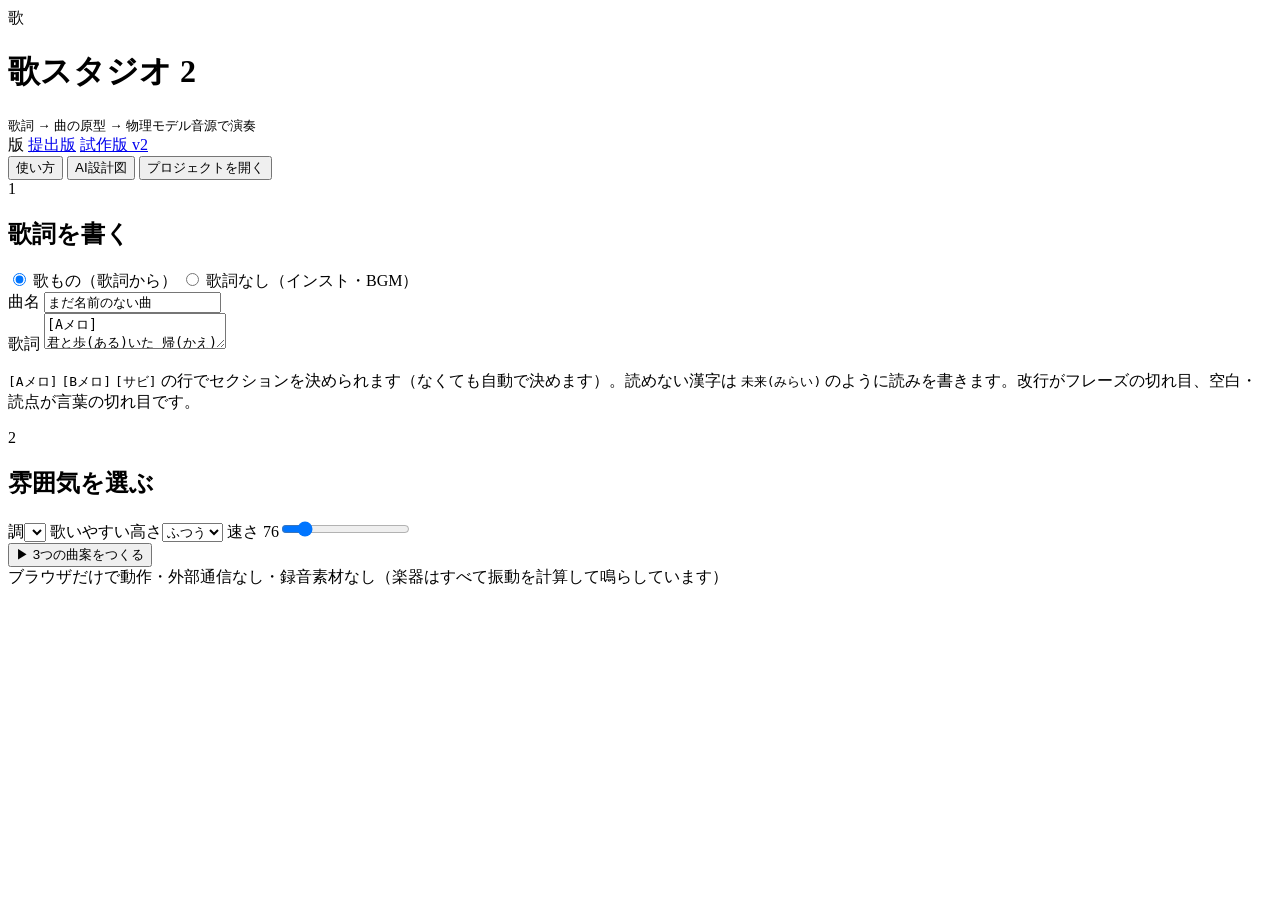
==== v2/index.html @ 7416ddd2 "Add files via upload" ====
<!DOCTYPE html>
<html lang="ja">
<head>
<meta charset="UTF-8">
<meta name="viewport" content="width=device-width, initial-scale=1.0">
<meta name="theme-color" content="#17130f">
<title>歌スタジオ 2 — 歌詞から曲をつくる</title>
<link rel="stylesheet" href="css/app.css">
</head>
<body>
<div class="wrap">
  <header class="top">
    <div class="brand"><span class="mark">歌</span><div><h1>歌スタジオ 2</h1><small>歌詞 → 曲の原型 → 物理モデル音源で演奏</small></div></div>
    <nav class="edition-switch" aria-label="版の切り替え">
      <span class="edition-label">版</span>
      <a href="../index.html?ed=zen" title="コンテストに応募した版に切り替えます">提出版</a>
      <a aria-current="page" href="index.html">試作版 v2</a>
    </nav>
    <div class="top-actions">
      <button class="ghost" id="helpBtn">使い方</button>
      <button class="ghost ai" id="bpBtn">AI設計図</button>
      <button class="ghost" id="openBtn">プロジェクトを開く</button>
      <input type="file" id="openFile" accept=".json,application/json" hidden>
    </div>
  </header>

  <div class="setup">
    <section class="panel" aria-labelledby="h1">
      <div class="step"><span>1</span><h2 id="h1">歌詞を書く</h2></div>
      <div class="mode" role="radiogroup" aria-label="曲の種類">
        <label><input type="radio" name="mode" value="song" checked> 歌もの（歌詞から）</label>
        <label><input type="radio" name="mode" value="inst"> 歌詞なし（インスト・BGM）</label>
      </div>
      <label class="lbl" for="title">曲名</label>
      <input id="title" class="title-in" value="まだ名前のない曲" maxlength="60">
      <div id="instBox" class="inst-box" hidden>
        <label class="lbl">長さ<select id="lengthSel"><option value="short">短め（約30秒・Aメロ→サビ）</option><option value="medium" selected>ふつう（約1分・A→B→サビ）</option><option value="long">長め（約2分・A→B→サビ→A→サビ）</option></select></label>
        <p class="hint">歌詞の代わりに、フレーズの長さと区切りを自動で決めてメロディを作ります。メロディは「メロディ」の楽器が演奏します。</p>
      </div>
      <div id="lyricBox">
      <label class="lbl" for="lyrics">歌詞</label>
      <textarea id="lyrics" spellcheck="false">[Aメロ]
君と歩(ある)いた 帰(かえ)り道(みち)
空がすこしだけ とおかった
[Bメロ]
言葉にできない 気持ちが
ゆっくりふくらんで
[サビ]
手をのばしても とどかない
それでも明日(あした)を 信(しん)じてる
いつかまた 会えるように
この歌を うたうよ</textarea>
      <p class="hint"><code>[Aメロ]</code> <code>[Bメロ]</code> <code>[サビ]</code> の行でセクションを決められます（なくても自動で決めます）。読めない漢字は <code>未来(みらい)</code> のように読みを書きます。改行がフレーズの切れ目、空白・読点が言葉の切れ目です。</p>
      <p class="warn" id="warn" hidden></p>
      </div>
    </section>

    <section class="panel" aria-labelledby="h2">
      <div class="step"><span>2</span><h2 id="h2">雰囲気を選ぶ</h2></div>
      <div class="moods" id="moods"></div>
      <div class="row3">
        <label class="lbl">調<select id="keySel"></select></label>
        <label class="lbl">歌いやすい高さ<select id="rangeSel"><option value="low">低め</option><option value="mid" selected>ふつう</option><option value="high">高め</option></select></label>
        <label class="lbl">速さ <output id="bpmOut">76</output><input type="range" id="bpm" min="60" max="170" step="1" value="76"></label>
      </div>
      <button class="primary big" id="makeBtn">▶ 3つの曲案をつくる</button>
    </section>
  </div>

  <section class="panel studio" id="studio" hidden aria-labelledby="h3">
    <div class="studio-head">
      <div class="step"><span>3</span><h2 id="h3"><span id="songName">曲</span></h2></div>
      <div class="transport">
        <button class="primary" id="playBtn" aria-pressed="false">▶ 再生</button>
        <span class="pos" id="pos">0:00</span>
        <span class="status" id="status">準備中…</span>
      </div>
    </div>
    <div class="cands" id="cands"></div>
    <div class="roll-wrap" id="rollWrap"><canvas id="roll" aria-label="曲の構成・コード・メロディ。クリックした小節から再生"></canvas></div>
    <div class="edit-bar" id="editBar" hidden>
      <span class="edit-target" id="editTarget"></span>
      <div class="btns">
        <button class="ghost" id="editOctDown">−1オクターブ</button>
        <button class="ghost" id="editDown">少し低く</button>
        <button class="ghost" id="editUp">少し高く</button>
        <button class="ghost" id="editOctUp">＋1オクターブ</button>
        <button class="ghost" id="editUndo">元に戻す</button>
        <button class="ghost" id="editClear" hidden>選択をはずす</button>
      </div>
    </div>
    <p class="hint">音符を上下にドラッグすると高さを直せます（調の音に合わせます）。選んだ音は ↑↓ キー（Shift で1オクターブ）、←→ で隣の音へ。音符以外をクリックすると、その小節から再生します。</p>

    <div class="adjust">
      <div class="sub">
        <h3><span class="n">4</span>楽器とノリ <small class="for-cand" id="forCand"></small><button class="ghost reroll" id="rerollBtn" title="この案の楽器を、別の組み合わせに入れ替えます">🎲 別の編成</button></h3>
        <div class="grid2">
          <label class="lbl">メロディ<select id="insMelody"></select></label>
          <label class="lbl">ベース<select id="insBass"></select></label>
          <label class="lbl">ドラム<select id="insKit"></select></label>
          <label class="lbl">ノリ<select id="grooveSel"></select></label>
          <div class="lbl">キー<div class="btns"><button class="ghost" id="keyDown">♭ 半音下げる</button><button class="ghost" id="keyUp">♯ 半音上げる</button></div></div>
        </div>
        <div class="layers">
          <div class="layers-head"><span>和音の楽器（重ねられます）</span><span class="btns"><button class="ghost" id="rerollLayers" title="和音の楽器だけを別の組み合わせに入れ替えます（歌メロ・ベース・ドラムはそのまま）">🎲 和音だけ入れ替え</button><button class="ghost" id="addLayer" title="雰囲気に合う楽器を1つ足します">＋ 楽器を足す</button></span></div>
          <div id="layerList"></div>
        </div>
        <p class="hint" id="arrNote"></p>
      </div>
      <div class="sub">
        <h3>音量</h3>
        <div class="mixer" id="mixer"></div>
      </div>
      <div class="sub">
        <h3><span class="n">5</span>保存</h3>
        <div class="btns wrap-btns">
          <button class="ghost" id="saveMidi">MIDI</button>
          <button class="ghost" id="saveXml">MusicXML（歌詞つきメロディ）</button>
          <button class="ghost" id="saveWav">WAV</button>
          <button class="ghost" id="saveProj">プロジェクト</button>
        </div>
        <p class="hint">MIDIは全パート（歌詞つき）。MusicXMLはNEUTRINOなどの歌声合成へ。WAVは物理モデル音源でそのまま書き出します。</p>
      </div>
    </div>
  </section>

  <footer>ブラウザだけで動作・外部通信なし・録音素材なし（楽器はすべて振動を計算して鳴らしています）</footer>
</div>

<dialog id="help" aria-labelledby="helpH">
  <h2 id="helpH">使い方</h2>
  <ol>
    <li><b>歌詞を書く</b> — 改行ごとに歌のフレーズ。<code>[サビ]</code> などでセクションを指定できます。</li>
    <li><b>雰囲気を選ぶ</b> — テンポ・コード進行・楽器・ノリがまとめて決まります。</li>
    <li><b>3つの曲案をつくる</b> — A・B・Cを聴き比べて選びます。</li>
    <li><b>整える</b> — 楽器やノリを変えると、その楽器らしい弾き方で伴奏を組み直します。</li>
    <li><b>保存</b> — MIDI・MusicXML・WAV・プロジェクト。</li>
  </ol>
  <p class="hint">構成：前奏（サビのメロディを楽器で）→ Aメロ → Bメロ → サビ → 後奏 → 終止。</p>
  <button class="primary" id="helpClose">閉じる</button>
</dialog>
<dialog id="bp" class="bp" aria-labelledby="bpH">
  <h2 id="bpH">AI設計図で曲を開く</h2>
  <ol class="bp-steps">
    <li><b>指示文をコピー</b> — 上の歌詞と雰囲気が入った指示文です。<button class="ghost" id="bpCopy">指示文をコピー</button></li>
    <li><b>AIに貼る</b> — Claude・ChatGPT・Gemini などのチャットに貼って送ります（このアプリは通信しません）。</li>
    <li><b>返ってきたJSONを貼る</b> — 下の欄に貼って「この設計図で開く」。</li>
  </ol>
  <textarea id="bpText" spellcheck="false" placeholder="{ &quot;format&quot;: &quot;uta-studio-2/blueprint&quot;, … }"></textarea>
  <p class="hint" id="bpStatus" role="status">AIが作曲（構成・コード・メロディ・編成・キメ）を書き、このアプリが物理モデル音源で演奏します。</p>
  <div class="btns"><select id="bpExample" aria-label="手本の曲を開く"><option value="">手本の曲を開く…</option>
    <option value="examples/morning-tram.score.json">Morning Tram（自由スコアの基本）</option>
    <option value="examples/rosewood/starlight-parade.score.json">Starlight Parade</option>
    <option value="examples/rosewood/moonlit-lounge.score.json">Moonlit Lounge</option>
    <option value="examples/rosewood/candy-circuit.score.json">Candy Circuit</option>
    <option value="examples/rosewood/morning-glass.score.json">Morning Glass</option>
    <option value="examples/rosewood/velvet-hour.score.json">Velvet Hour</option>
    <option value="examples/rosewood/neon-drive.score.json">Neon Drive</option>
    <option value="examples/rosewood/rosewood-funk.score.json">Rosewood Funk</option>
    <option value="examples/rosewood/highway-rock.score.json">Highway Rock</option>
    <option value="examples/rosewood/lantern-ballad.score.json">Lantern Ballad</option>
  </select><button class="ghost" id="bpSample">見本を入れる</button><button class="ghost" id="bpClose">閉じる</button><button class="primary" id="bpOpen">この設計図で開く</button></div>
</dialog>
<div class="toast" id="toast" role="status" aria-live="polite" hidden></div>

<script src="js/theory.js"></script>
<script src="js/instruments.js"></script>
<script src="js/moods.js"></script>
<script src="js/lyrics.js"></script>
<script src="js/compose.js"></script>
<script src="js/arrange.js"></script>
<script src="js/musicxml.js"></script>
<script src="js/export.js"></script>
<script src="js/blueprint.js"></script>
<script src="js/engine/dsp-guitar.js"></script>
<script src="js/engine/dsp-drum.js"></script>
<script src="js/engine/dsp-keys.js"></script>
<script src="js/engine/core.js"></script>
<script src="js/engine/score.js"></script>
<script src="js/engine/player.js"></script>
<script src="js/app.js"></script>
</body>
</html>
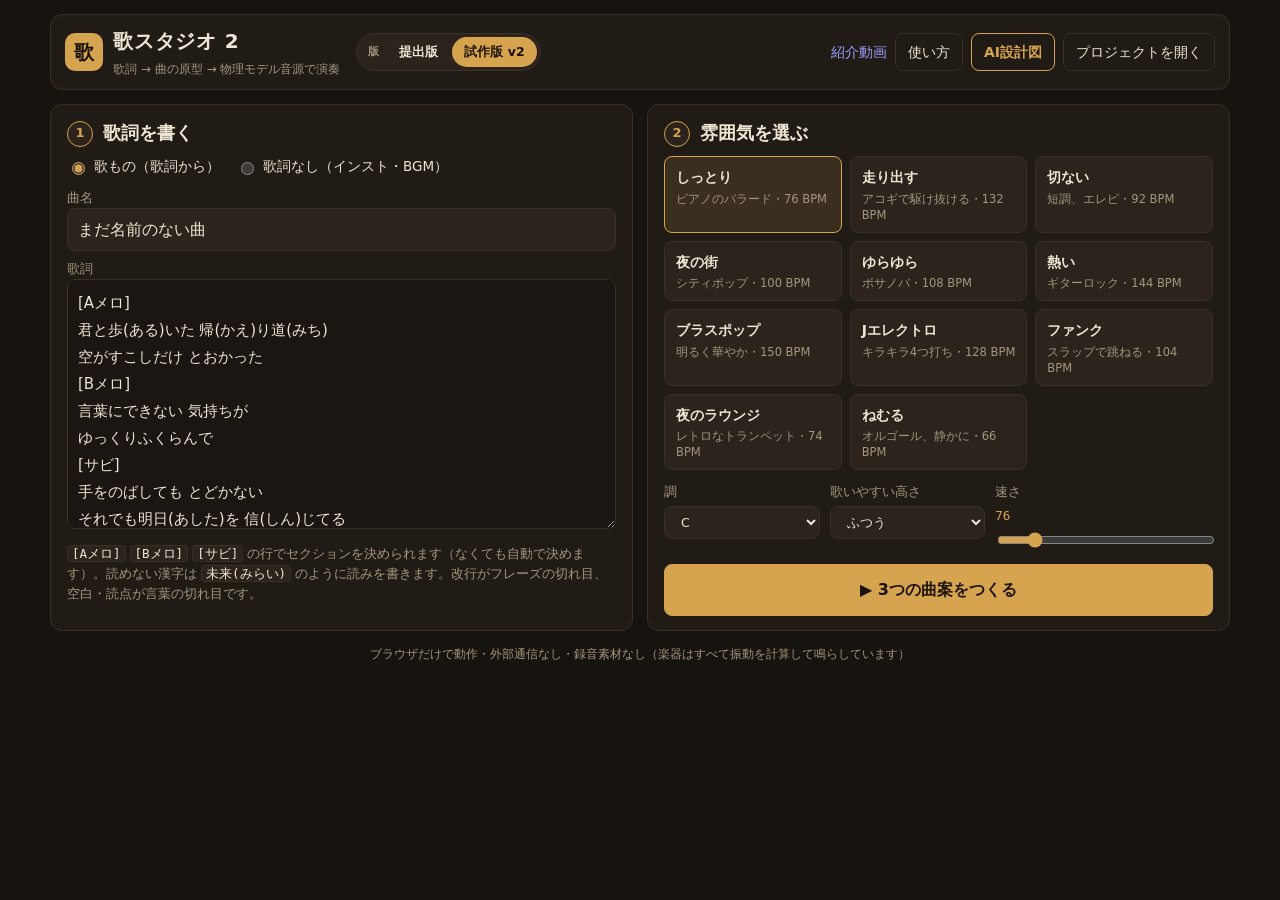
==== commit 42de9d4b: "Add two-minute game and ZEN prototype introduction" ====
--- a/v2/index.html
+++ b/v2/index.html
@@ -17,6 +17,7 @@
       <a aria-current="page" href="index.html">試作版 v2</a>
     </nav>
     <div class="top-actions">
+      <a class="ghost" style="display:inline-flex;align-items:center;text-decoration:none" href="../introduction.html#prototype">紹介動画</a>
       <button class="ghost" id="helpBtn">使い方</button>
       <button class="ghost ai" id="bpBtn">AI設計図</button>
       <button class="ghost" id="openBtn">プロジェクトを開く</button>
--- a/v2/css/app.css
+++ b/v2/css/app.css
@@ -0,0 +1,106 @@
+/* 歌スタジオ 2 — 木と真鍮の色。暗い背景に、読み物の文字は明るく */
+:root{
+  --bg:#17130f;--panel:#211b16;--panel2:#2b231c;--line:#3a3027;--fg:#efe5d4;--muted:#a3967f;
+  --brass:#d6a44e;--bronze:#c98a4b;--ok:#7fb48a;--warn:#e0a07a;
+  --intro:#5b6b8c;--verseA:#6f8f6a;--verseB:#a08a4f;--chorus:#b8664f;--bridge:#7d6aa0;--outro:#5b6b8c;--ending:#5b6b8c;
+  --f-body:"Hiragino Sans","Yu Gothic UI","Yu Gothic","Meiryo",system-ui,sans-serif;
+  --f-mono:ui-monospace,Consolas,"JetBrains Mono",monospace;
+  color-scheme:dark;
+}
+*{box-sizing:border-box}
+body{margin:0;background:var(--bg);color:var(--fg);font-family:var(--f-body);font-size:14px;line-height:1.6;padding:14px 16px 40px}
+[hidden]{display:none!important}
+.wrap{max-width:1180px;margin:0 auto;display:flex;flex-direction:column;gap:14px}
+button,select,input,textarea{font:inherit;color:var(--fg)}
+button,select{background:var(--panel2);border:1px solid var(--line);border-radius:8px;padding:7px 12px;cursor:pointer}
+button:hover{border-color:var(--bronze)}
+button:focus-visible,select:focus-visible,input:focus-visible,textarea:focus-visible{outline:2px solid var(--brass);outline-offset:2px}
+button.primary{background:var(--brass);color:#1c140a;border-color:var(--brass);font-weight:700}
+button.primary[aria-pressed="true"]{background:var(--bronze);border-color:var(--bronze)}
+button.big{width:100%;padding:12px;font-size:16px;margin-top:6px}
+button.ghost{background:transparent}
+.top{display:flex;flex-wrap:wrap;align-items:center;gap:10px 16px;background:var(--panel);border:1px solid var(--line);border-radius:12px;padding:10px 14px}
+.brand{display:flex;align-items:center;gap:10px}
+.mark{display:grid;place-items:center;width:38px;height:38px;border-radius:10px;background:var(--brass);color:#1c140a;font-weight:800;font-size:20px}
+.brand h1{margin:0;font-size:20px;letter-spacing:.04em}
+.brand small{color:var(--muted);font-size:12px}
+.top-actions{margin-left:auto;display:flex;gap:8px;flex-wrap:wrap;align-items:center}
+.edition-switch{display:flex;align-items:center;gap:2px;padding:3px;border:1px solid var(--line);border-radius:999px;background:var(--panel2)}
+.edition-label{padding:0 6px 0 8px;color:var(--muted);font-size:11px;font-weight:700}
+.edition-switch a{padding:5px 12px;border-radius:999px;color:var(--fg);font-size:12.5px;font-weight:700;text-decoration:none;white-space:nowrap}
+.edition-switch a:hover{background:#3a2e1f}
+.edition-switch a[aria-current="page"]{background:var(--brass);color:#1c140a}
+.setup{display:grid;grid-template-columns:1fr 1fr;gap:14px}
+@media (max-width:860px){.setup{grid-template-columns:1fr}}
+.panel{background:var(--panel);border:1px solid var(--line);border-radius:12px;padding:14px 16px;min-width:0}
+.step{display:flex;align-items:center;gap:10px;margin-bottom:8px}
+.step > span,.n{display:inline-grid;place-items:center;width:26px;height:26px;border-radius:50%;background:var(--panel2);border:1px solid var(--brass);color:var(--brass);font-weight:700;font-size:13px}
+.step h2{margin:0;font-size:18px}
+.lbl{display:flex;flex-direction:column;gap:4px;font-size:12.5px;color:var(--muted)}
+.lbl select,.lbl input[type=range]{color:var(--fg)}
+.title-in{width:100%;background:var(--panel2);border:1px solid var(--line);border-radius:8px;padding:8px 10px;font-size:16px;margin-bottom:8px}
+textarea{width:100%;min-height:250px;resize:vertical;background:#1b1612;border:1px solid var(--line);border-radius:8px;padding:10px;font-size:15px;line-height:1.8}
+.hint{color:var(--muted);font-size:12.5px;margin:8px 0 0}
+.hint code,code{font-family:var(--f-mono);background:var(--panel2);border:1px solid var(--line);border-radius:4px;padding:0 4px;color:var(--fg)}
+.warn{color:var(--warn);font-size:13px}
+.moods{display:grid;grid-template-columns:repeat(auto-fill,minmax(150px,1fr));gap:8px;margin-bottom:12px}
+.mood{display:flex;flex-direction:column;align-items:flex-start;text-align:left;gap:2px;padding:9px 11px}
+.mood strong{font-size:14px}
+.mood small{color:var(--muted);font-size:11.5px;line-height:1.4}
+.mood[aria-pressed="true"]{border-color:var(--brass);background:#3a2e1f}
+.row3{display:grid;grid-template-columns:1fr 1fr 1.4fr;gap:10px;margin-bottom:8px}
+@media (max-width:520px){.row3{grid-template-columns:1fr 1fr}}
+input[type=range]{width:100%;accent-color:var(--brass)}
+output{color:var(--brass);font-family:var(--f-mono)}
+.studio-head{display:flex;flex-wrap:wrap;align-items:center;justify-content:space-between;gap:10px}
+.transport{display:flex;align-items:center;gap:10px;flex-wrap:wrap}
+.pos{font-family:var(--f-mono);color:var(--brass);min-width:3.5em}
+.status{color:var(--muted);font-size:12.5px}
+.cands{display:grid;grid-template-columns:repeat(3,1fr);gap:8px;margin:10px 0}
+@media (max-width:620px){.cands{grid-template-columns:1fr}}
+.cand{display:flex;gap:10px;align-items:center;text-align:left;padding:9px 12px}
+.cand b{display:grid;place-items:center;width:30px;height:30px;border-radius:8px;background:var(--panel);border:1px solid var(--line);color:var(--brass);font-size:15px;flex:none}
+.cand span{display:flex;flex-direction:column;line-height:1.35}
+.cand small{color:var(--muted);font-size:11.5px}
+.cand[aria-pressed="true"]{border-color:var(--brass);background:#3a2e1f}
+.roll-wrap{overflow-x:auto;background:#120f0c;border:1px solid var(--line);border-radius:10px}
+#roll{display:block;height:300px;cursor:pointer}
+.adjust{display:grid;grid-template-columns:1.4fr 1fr;gap:14px;margin-top:14px}
+.adjust .sub:last-child{grid-column:1 / -1}
+@media (max-width:860px){.adjust{grid-template-columns:1fr}}
+.sub{background:var(--panel2);border:1px solid var(--line);border-radius:10px;padding:12px 14px}
+.sub h3{margin:0 0 10px;font-size:15px;display:flex;align-items:center;gap:8px}
+.grid2{display:grid;grid-template-columns:1fr 1fr;gap:10px}
+@media (max-width:520px){.grid2{grid-template-columns:1fr}}
+.btns{display:flex;gap:8px;flex-wrap:wrap}
+.mixer{display:flex;flex-direction:column;gap:8px}
+.mix{display:grid;grid-template-columns:5em 1fr 3.4em;align-items:center;gap:8px;font-size:12.5px}
+.mix output{text-align:right}
+footer{color:var(--muted);font-size:12px;text-align:center}
+dialog{background:var(--panel);color:var(--fg);border:1px solid var(--line);border-radius:12px;max-width:560px;width:calc(100% - 32px)}
+dialog::backdrop{background:rgba(0,0,0,.55)}
+.sub h3 .reroll{margin-left:auto;font-size:12.5px;padding:4px 10px;font-weight:600}
+.for-cand{color:var(--muted);font-weight:400;font-size:12px}
+.layers{margin-top:12px;border-top:1px solid var(--line);padding-top:10px}
+.layers-head{display:flex;align-items:center;justify-content:space-between;gap:8px;margin-bottom:8px;font-size:13px;color:var(--muted)}
+.layer{display:grid;grid-template-columns:1.6fr 1.3fr 1fr .9fr auto;gap:6px;align-items:center;margin-bottom:6px}
+.layer select{padding:5px 6px;font-size:12.5px;min-width:0}
+.layer input[type=range]{min-width:0}
+.layer .del{padding:4px 9px}
+@media (max-width:620px){.layer{grid-template-columns:1fr 1fr;padding:8px;border:1px solid var(--line);border-radius:8px}.layer .del{justify-self:end}}
+.top .ai{border-color:var(--brass);color:var(--brass);font-weight:700}
+dialog.bp{max-width:720px}
+.bp-steps{padding-left:1.2em;display:flex;flex-direction:column;gap:6px}
+.bp-steps button{margin-left:8px;padding:4px 10px;font-size:12.5px}
+#bpText{min-height:220px;font-family:var(--f-mono);font-size:12.5px;line-height:1.5}
+dialog .btns{justify-content:flex-end;margin-top:10px}
+.score-mode .adjust > .sub:first-child{display:none}
+.mode{display:flex;flex-wrap:wrap;gap:6px 16px;margin:0 0 10px;font-size:13.5px}
+.mode label{display:flex;align-items:center;gap:6px;cursor:pointer}
+.mode input{accent-color:var(--brass)}
+.inst-box{margin-top:4px}
+.edit-bar{display:flex;flex-wrap:wrap;align-items:center;justify-content:space-between;gap:8px;margin-top:8px}
+.edit-target{font-size:13px;color:var(--ok);font-weight:700}
+.edit-bar button{padding:5px 10px;font-size:12.5px}
+#roll{touch-action:pan-x}
+.toast{position:fixed;left:50%;bottom:18px;transform:translateX(-50%);background:var(--brass);color:#1c140a;padding:8px 16px;border-radius:999px;font-weight:700;z-index:10;max-width:calc(100% - 32px)}
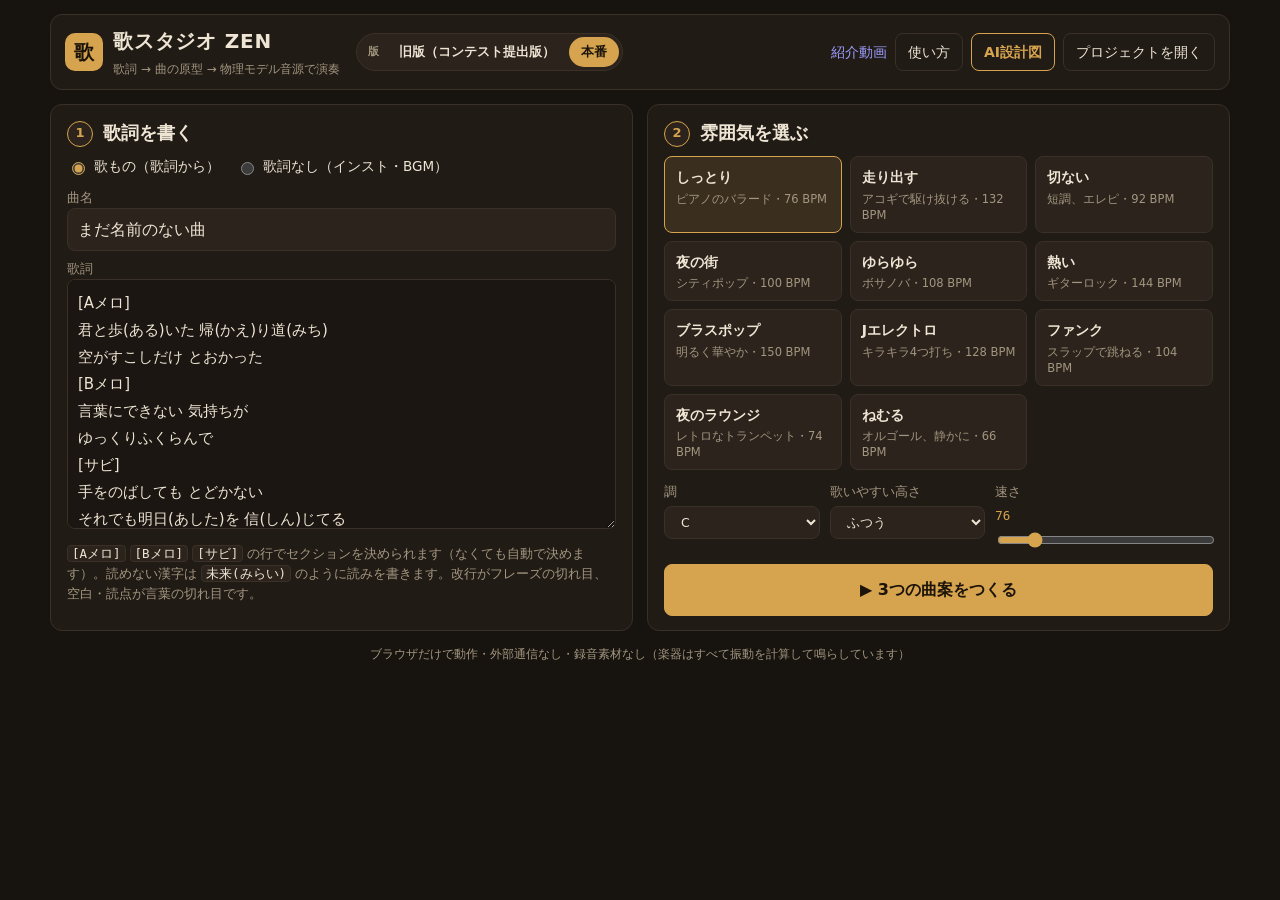
==== commit f64e4bec: "Promote v2 to production and label contest edition as legacy" ====
--- a/v2/index.html
+++ b/v2/index.html
@@ -4,17 +4,17 @@
 <meta charset="UTF-8">
 <meta name="viewport" content="width=device-width, initial-scale=1.0">
 <meta name="theme-color" content="#17130f">
-<title>歌スタジオ 2 — 歌詞から曲をつくる</title>
+<title>歌スタジオ ZEN 本番 — 歌詞から曲をつくる</title>
 <link rel="stylesheet" href="css/app.css">
 </head>
 <body>
 <div class="wrap">
   <header class="top">
-    <div class="brand"><span class="mark">歌</span><div><h1>歌スタジオ 2</h1><small>歌詞 → 曲の原型 → 物理モデル音源で演奏</small></div></div>
+    <div class="brand"><span class="mark">歌</span><div><h1>歌スタジオ ZEN</h1><small>歌詞 → 曲の原型 → 物理モデル音源で演奏</small></div></div>
     <nav class="edition-switch" aria-label="版の切り替え">
       <span class="edition-label">版</span>
-      <a href="../index.html?ed=zen" title="コンテストに応募した版に切り替えます">提出版</a>
-      <a aria-current="page" href="index.html">試作版 v2</a>
+      <a href="../index.html?ed=zen" title="コンテストに応募した旧版に切り替えます">旧版（コンテスト提出版）</a>
+      <a aria-current="page" href="index.html">本番</a>
     </nav>
     <div class="top-actions">
       <a class="ghost" style="display:inline-flex;align-items:center;text-decoration:none" href="../introduction.html#prototype">紹介動画</a>
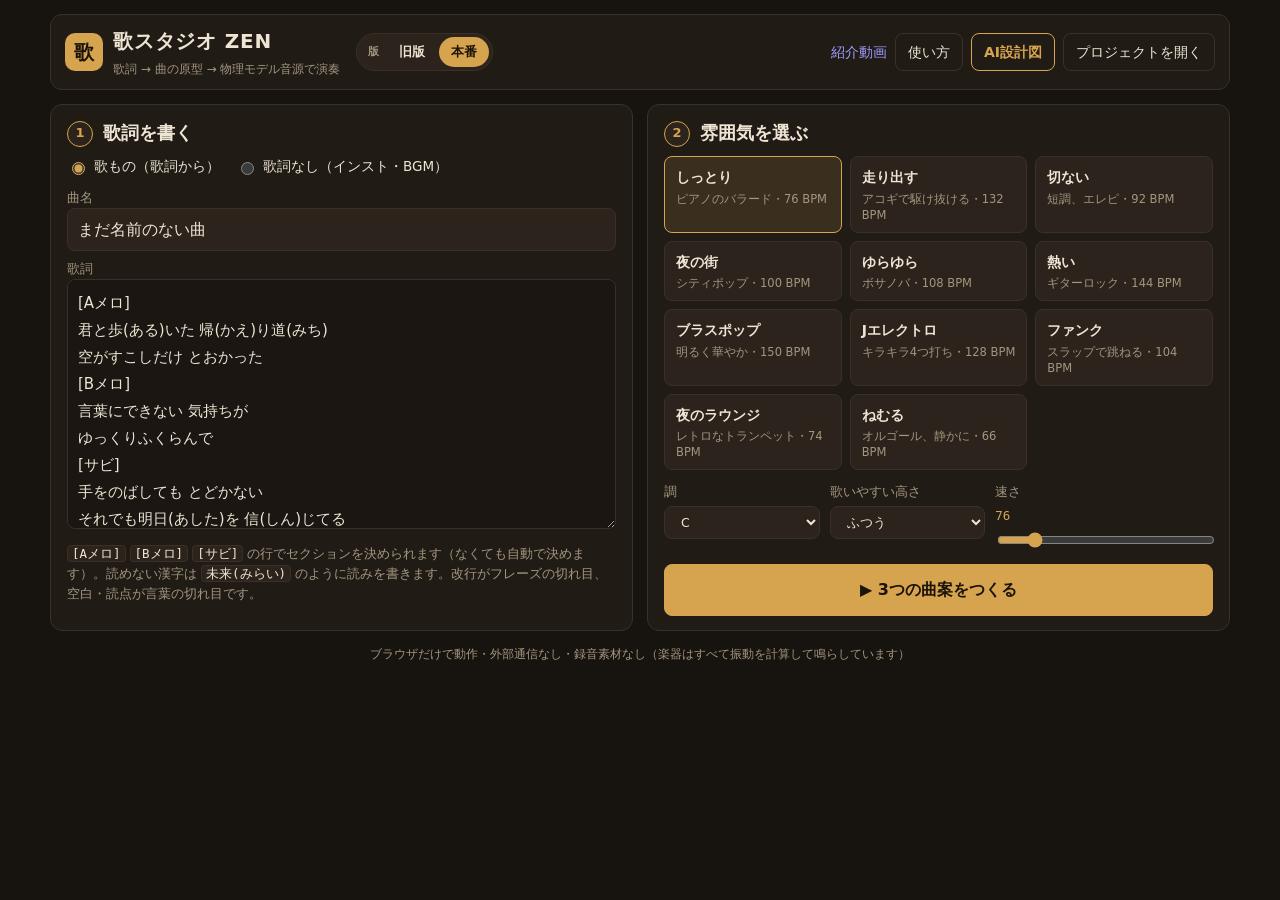
==== commit 5baecbf6: "Identify production v2 as the contest submission target" ====
--- a/v2/index.html
+++ b/v2/index.html
@@ -13,7 +13,7 @@
     <div class="brand"><span class="mark">歌</span><div><h1>歌スタジオ ZEN</h1><small>歌詞 → 曲の原型 → 物理モデル音源で演奏</small></div></div>
     <nav class="edition-switch" aria-label="版の切り替え">
       <span class="edition-label">版</span>
-      <a href="../index.html?ed=zen" title="コンテストに応募した旧版に切り替えます">旧版（コンテスト提出版）</a>
+      <a href="../index.html?ed=zen" title="コンテストに応募した旧版に切り替えます">旧版</a>
       <a aria-current="page" href="index.html">本番</a>
     </nav>
     <div class="top-actions">
